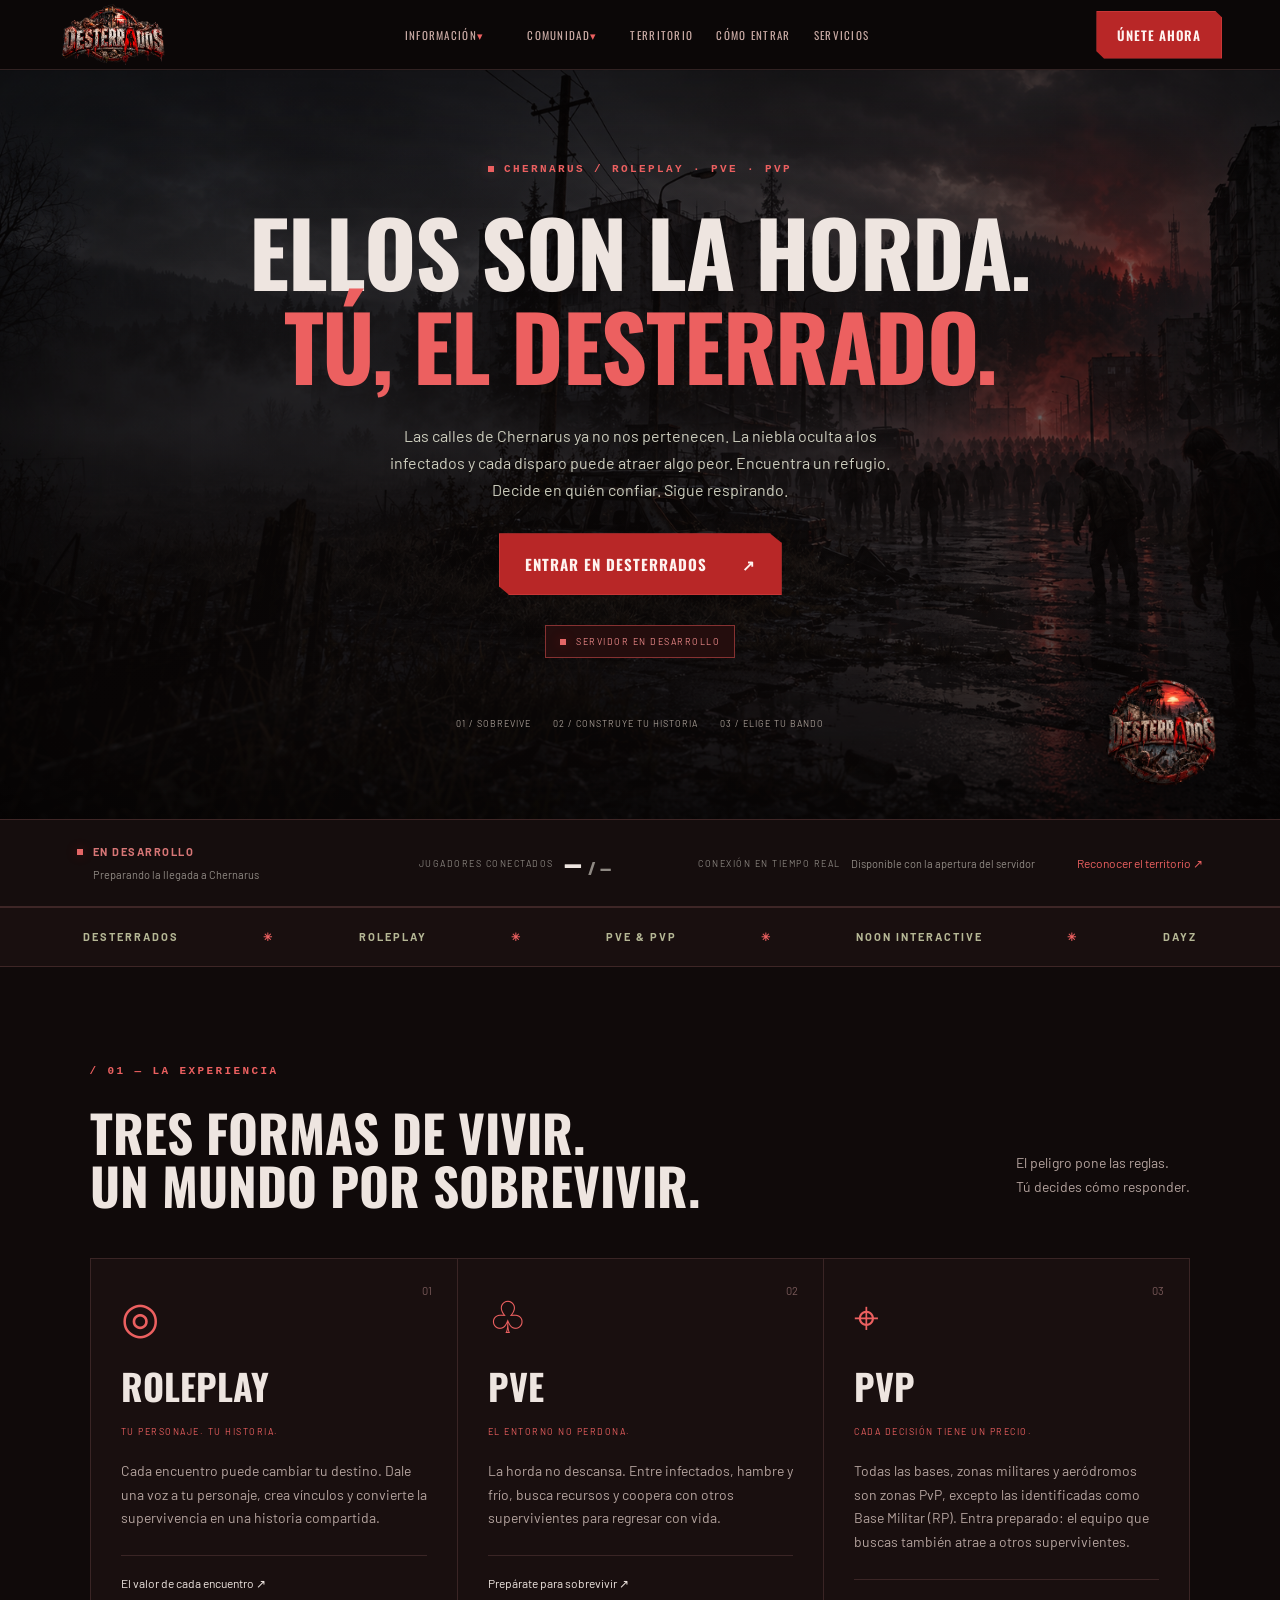
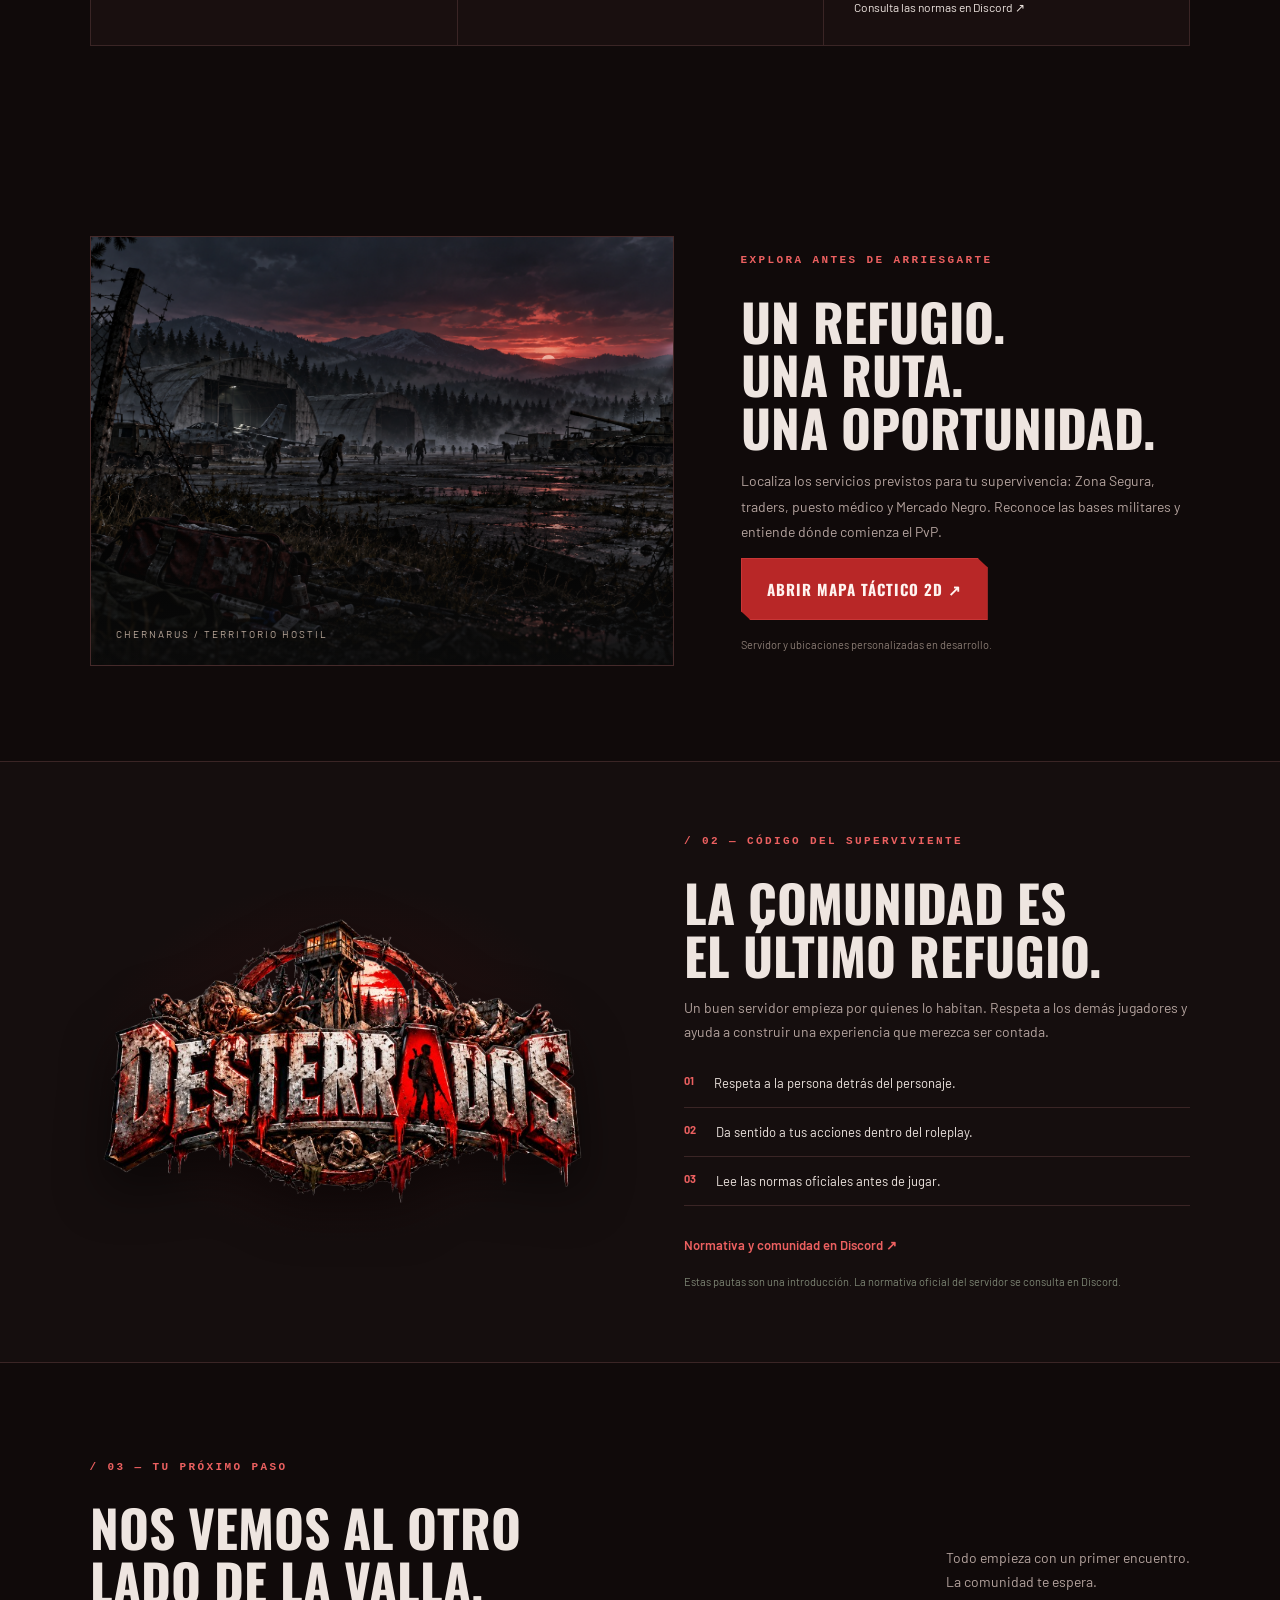
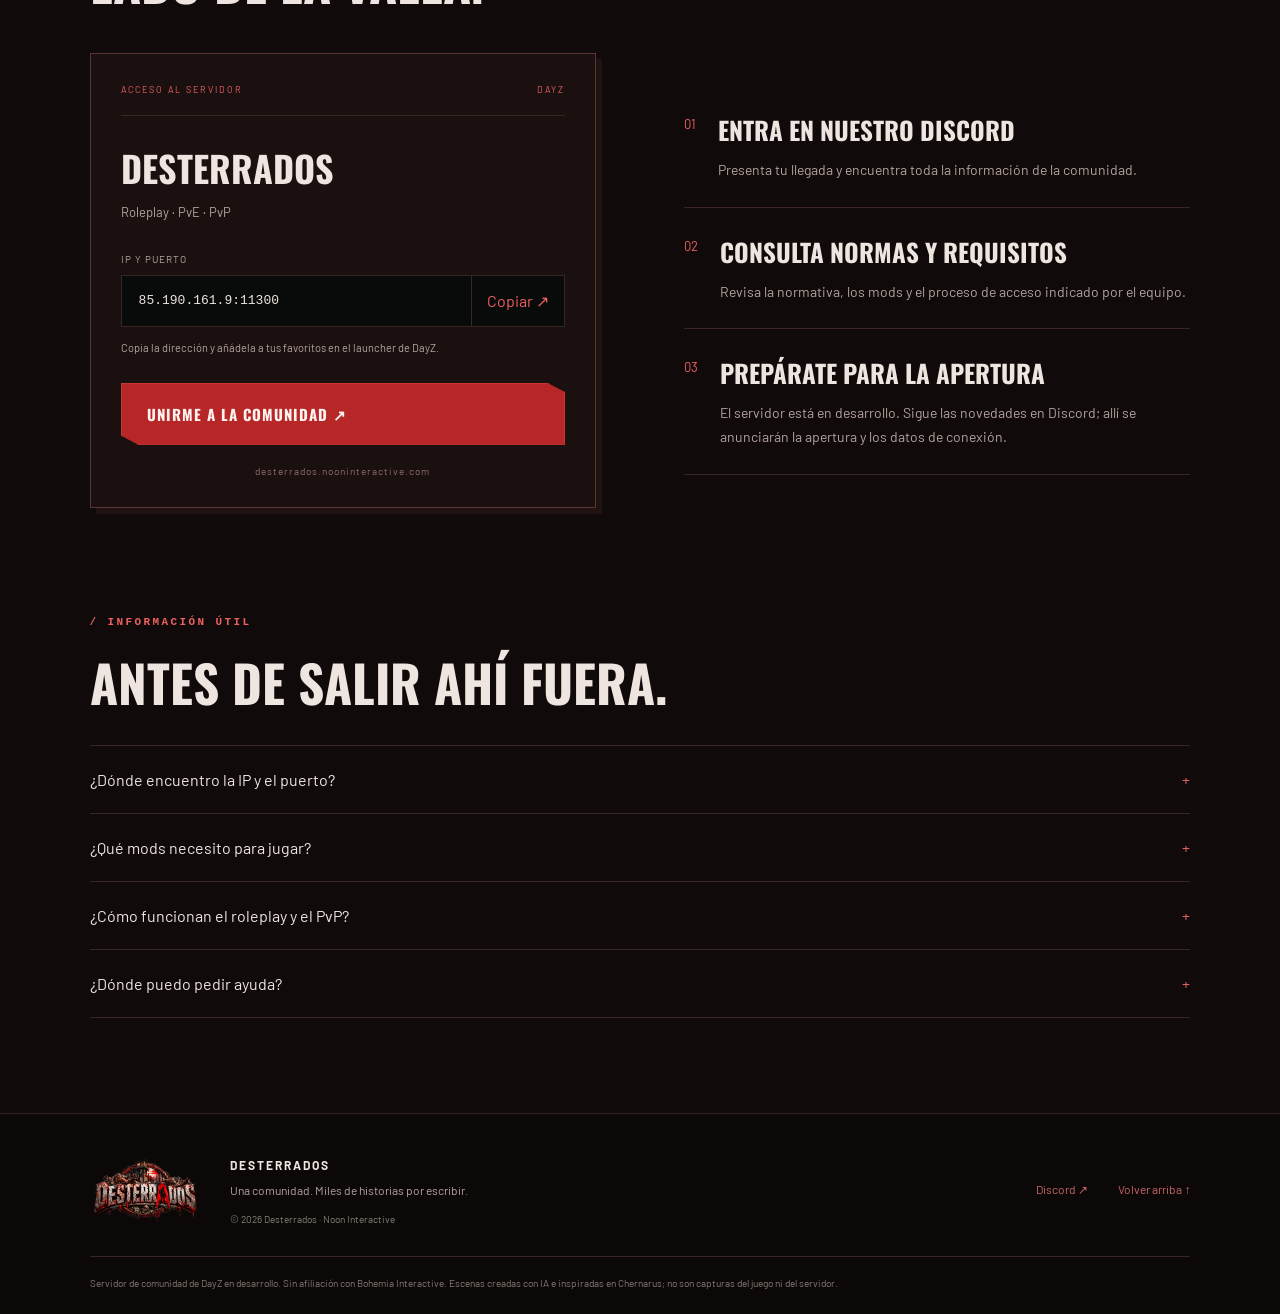
==== index.html @ d78ebdd7 "Export Desterrados website with PvP map and location sidebar" ====
<!doctype html>
<html lang="es"><head><meta charset="utf-8"><meta name="viewport" content="width=device-width,initial-scale=1"><meta name="theme-color" content="#080909"><meta name="description" content="Desterrados: comunidad de DayZ con roleplay, PvE y PvP. Encuentra tu historia y únete a nuestro Discord."><title>Desterrados | DayZ · Noon Interactive</title><link rel="icon" href="assets/logo-emblem.png"><link rel="stylesheet" href="style.css"><link rel="stylesheet" href="dark.css"><link rel="stylesheet" href="interface.css"></head><body>
<a class="skip-link" href="#main">Saltar al contenido</a><header class="site-header"><a class="brand" href="index.html" aria-label="Desterrados, inicio"><img src="assets/logo-wide.png" alt="Desterrados"></a><button class="mobile-toggle" aria-label="Abrir menú" aria-controls="site-navigation" aria-expanded="false">☰</button><nav class="site-nav" id="site-navigation" aria-label="Principal"><details><summary>Información</summary><div class="nav-dropdown"><a href="index.html#experiencia">La experiencia</a><a href="index.html#codigo">Normativa y comunidad</a><a href="mapa.html">Charnarus</a><a href="index.html#conexion">Cómo entrar</a></div></details><details><summary>Comunidad</summary><div class="nav-dropdown"><a href="https://discord.gg/SMAMFn2gkX" target="_blank" rel="noopener noreferrer">Discord de Desterrados ↗</a><a href="index.html#codigo">Código del superviviente</a></div></details><a href="mapa.html">Territorio</a><a href="index.html#conexion">Cómo entrar</a><a href="mapa.html#servicios">Servicios</a></nav><a class="button small" href="https://discord.gg/SMAMFn2gkX" target="_blank" rel="noopener noreferrer">Únete ahora</a></header>
<main id="main"><section id="inicio" class="hero"><div class="grid-overlay"></div><div class="hero-copy"><p class="eyebrow"><span></span> CHERNARUS / ROLEPLAY · PVE · PVP</p><h1>Ellos son la horda.<br><em>Tú, el desterrado.</em></h1><p class="lead">Las calles de Chernarus ya no nos pertenecen. La niebla oculta a los infectados y cada disparo puede atraer algo peor. Encuentra un refugio. Decide en quién confiar. Sigue respirando.</p><div class="actions"><a class="button" href="#conexion">Entrar en Desterrados <b>↗</b></a></div><div class="development-badge"><span></span> SERVIDOR EN DESARROLLO</div><div class="hero-meta"><span>01 / SOBREVIVE</span><span>02 / CONSTRUYE TU HISTORIA</span><span>03 / ELIGE TU BANDO</span></div></div><div class="hero-art"><div class="orbit"></div><img src="assets/logo-emblem.png" alt="Emblema de Desterrados con una torre de vigilancia, supervivientes e infectados"><span class="art-caption">CHERNARUS NO OLVIDA A SUS MUERTOS.</span></div></section>
<div class="live-strip" aria-label="Estado del servidor"><div><span class="status-dot"></span><b>EN DESARROLLO</b><small>Preparando la llegada a Chernarus</small></div><div><span>JUGADORES CONECTADOS</span><strong>— <small>/ —</small></strong></div><div><span>CONEXIÓN EN TIEMPO REAL</span><small>Disponible con la apertura del servidor</small></div><a href="mapa.html">Reconocer el territorio ↗</a></div><div class="ticker"><span>DESTERRADOS</span><i>✳</i><span>ROLEPLAY</span><i>✳</i><span>PVE & PVP</span><i>✳</i><span>NOON INTERACTIVE</span><i>✳</i><span>DAYZ</span></div>
<section id="experiencia" class="section"><div class="section-heading"><div><p class="eyebrow">/ 01 — LA EXPERIENCIA</p><h2>Tres formas de vivir.<br>Un mundo por sobrevivir.</h2></div><p>El peligro pone las reglas.<br>Tú decides cómo responder.</p></div><div class="modes"><article><span class="number">01</span><div class="symbol">◎</div><h3>Roleplay</h3><p class="tag">TU PERSONAJE. TU HISTORIA.</p><p>Cada encuentro puede cambiar tu destino. Dale una voz a tu personaje, crea vínculos y convierte la supervivencia en una historia compartida.</p><a href="#codigo">El valor de cada encuentro ↗</a></article><article><span class="number">02</span><div class="symbol">♧</div><h3>PvE</h3><p class="tag">EL ENTORNO NO PERDONA.</p><p>La horda no descansa. Entre infectados, hambre y frío, busca recursos y coopera con otros supervivientes para regresar con vida.</p><a href="#conexion">Prepárate para sobrevivir ↗</a></article><article><span class="number">03</span><div class="symbol">⌖</div><h3>PvP</h3><p class="tag">CADA DECISIÓN TIENE UN PRECIO.</p><p>Todas las bases, zonas militares y aeródromos son zonas PvP, excepto las identificadas como Base Militar (RP). Entra preparado: el equipo que buscas también atrae a otros supervivientes.</p><a href="https://discord.gg/SMAMFn2gkX" target="_blank" rel="noopener noreferrer">Consulta las normas en Discord ↗</a></article></div></section>
<section class="territory-preview section"><div class="territory-photo" role="img" aria-label="Arte generado de un aeródromo militar abandonado inspirado en Chernarus"><span>CHERNARUS / TERRITORIO HOSTIL</span></div><div><p class="eyebrow">EXPLORA ANTES DE ARRIESGARTE</p><h2>Un refugio.<br>Una ruta.<br>Una oportunidad.</h2><p>Localiza los servicios previstos para tu supervivencia: Zona Segura, traders, puesto médico y Mercado Negro. Reconoce las bases militares y entiende dónde comienza el PvP.</p><a class="button" href="mapa.html">Abrir mapa táctico 2D ↗</a><small>Servidor y ubicaciones personalizadas en desarrollo.</small></div></section><section class="manifesto" id="codigo"><div class="manifesto-art"><img src="assets/logo-wide.png" alt="Logotipo oficial de Desterrados"></div><div><p class="eyebrow">/ 02 — CÓDIGO DEL SUPERVIVIENTE</p><h2>La comunidad es<br>el último refugio.</h2><p>Un buen servidor empieza por quienes lo habitan. Respeta a los demás jugadores y ayuda a construir una experiencia que merezca ser contada.</p><div class="principles"><p><b>01</b><span>Respeta a la persona detrás del personaje.</span></p><p><b>02</b><span>Da sentido a tus acciones dentro del roleplay.</span></p><p><b>03</b><span>Lee las normas oficiales antes de jugar.</span></p></div><a class="text-link" href="https://discord.gg/SMAMFn2gkX" target="_blank" rel="noopener noreferrer">Normativa y comunidad en Discord ↗</a><small>Estas pautas son una introducción. La normativa oficial del servidor se consulta en Discord.</small></div></section>
<section class="section connection" id="conexion"><div class="section-heading"><div><p class="eyebrow">/ 03 — TU PRÓXIMO PASO</p><h2>Nos vemos al otro<br>lado de la valla.</h2></div><p>Todo empieza con un primer encuentro.<br>La comunidad te espera.</p></div><div class="join-grid"><div class="server-panel"><div class="panel-top"><span>ACCESO AL SERVIDOR</span><span>DAYZ</span></div><h3>Desterrados</h3><p>Roleplay · PvE · PvP</p><label for="server-ip">IP Y PUERTO</label><div class="ip-row"><output id="server-ip">En desarrollo</output><button id="copy-ip" disabled aria-label="Copiar IP, pendiente de confirmar">Copiar ↗</button></div><p class="muted" id="ip-help">Dirección del servidor: 85.190.161.9:11300.</p><a class="button" href="https://discord.gg/SMAMFn2gkX" target="_blank" rel="noopener noreferrer">Unirme a la comunidad ↗</a><span class="domain">desterrados.nooninteractive.com</span></div><ol class="steps"><li><span>01</span><div><h3>Entra en nuestro Discord</h3><p>Presenta tu llegada y encuentra toda la información de la comunidad.</p></div></li><li><span>02</span><div><h3>Consulta normas y requisitos</h3><p>Revisa la normativa, los mods y el proceso de acceso indicado por el equipo.</p></div></li><li><span>03</span><div><h3>Prepárate para la apertura</h3><p>El servidor está en desarrollo. Sigue las novedades en Discord; allí se anunciarán la apertura y los datos de conexión.</p></div></li></ol></div></section>
<section class="faq section"><p class="eyebrow">/ INFORMACIÓN ÚTIL</p><h2>Antes de salir ahí fuera.</h2><details><summary>¿Dónde encuentro la IP y el puerto?<span>+</span></summary><p>Puedes copiar la dirección 85.190.161.9:11300 en la sección de conexión. Consulta los requisitos y las novedades en Discord.</p></details><details><summary>¿Qué mods necesito para jugar?<span>+</span></summary><p>Consulta la lista actualizada y las instrucciones del servidor en Discord antes de conectar.</p></details><details><summary>¿Cómo funcionan el roleplay y el PvP?<span>+</span></summary><p>Todas las bases, zonas militares y aeródromos son PvP excepto las marcadas Base Militar (RP). Consulta el mapa 2D y la normativa oficial antes de jugar; las ubicaciones personalizadas aún están en desarrollo.</p></details><details><summary>¿Dónde puedo pedir ayuda?<span>+</span></summary><p>Únete a <a href="https://discord.gg/SMAMFn2gkX" target="_blank" rel="noopener noreferrer">nuestro Discord</a> y consulta al equipo de la comunidad.</p></details></section>
</main><footer><img src="assets/logo-wide.png" alt="Desterrados"><div><b>DESTERRADOS</b><p>Una comunidad. Miles de historias por escribir.</p><span>© <span id="year">2026</span> Desterrados · Noon Interactive</span></div><a href="https://discord.gg/SMAMFn2gkX" target="_blank" rel="noopener noreferrer">Discord ↗</a><a href="#inicio">Volver arriba ↑</a><small>Servidor de comunidad de DayZ en desarrollo. Sin afiliación con Bohemia Interactive. Escenas creadas con IA e inspiradas en Chernarus; no son capturas del juego ni del servidor.</small></footer><script src="config.js"></script><script src="app.js"></script><script src="territory.js"></script></body></html>
---- style.css ----
@import url('https://fonts.googleapis.com/css2?family=Barlow+Condensed:wght@500;600;700;800&family=Barlow:wght@400;500;600;700&display=swap');
:root{--bg:#111410;--panel:#191d17;--line:#343a2e;--text:#eeeede;--muted:#a6ab9c;--accent:#d17c7c}*{box-sizing:border-box}html{scroll-behavior:smooth;scroll-padding-top:100px}body{margin:0;background:var(--bg);color:var(--text);font-family:Barlow,Arial,sans-serif}a{color:inherit;text-decoration:none}button{font:inherit}a:focus-visible,button:focus-visible,summary:focus-visible{outline:2px solid var(--accent);outline-offset:5px}header{height:100px;padding:0 5%;display:flex;align-items:center;justify-content:space-between;border-bottom:1px solid var(--line);gap:25px;background:#111410f0}.brand img{width:150px;display:block}nav{display:flex;gap:30px;font-size:14px;color:#c0c4b7}nav a:hover,.text-link:hover{color:var(--accent)}.button{display:inline-flex;align-items:center;justify-content:space-between;gap:35px;background:var(--accent);color:#201010;font-size:15px;font-weight:700;padding:19px 25px;border:1px solid var(--accent);transition:background .2s}.button:hover{background:#e9a5a5}.button.small{padding:13px 18px;font-size:13px}.hero{min-height:690px;padding:80px 5% 45px;display:grid;grid-template-columns:1.12fr 1fr;align-items:center;position:relative;overflow:hidden;background:radial-gradient(ellipse at 78% 40%,#3d232327,transparent 50%),linear-gradient(135deg,#241818,#111410 65%)}.grid-overlay{position:absolute;inset:0;background-image:linear-gradient(#9e5e5e08 1px,transparent 1px),linear-gradient(90deg,#9e5e5e08 1px,transparent 1px);background-size:70px 70px;pointer-events:none}.hero-copy,.hero-art{position:relative}.eyebrow{font-size:11px;letter-spacing:2px;font-weight:600;color:var(--accent);display:flex;align-items:center;gap:10px;margin:0 0 25px}.eyebrow>span{width:6px;height:6px;background:var(--accent);box-shadow:0 0 12px #d17c7c55}h1,h2,h3{font-family:'Barlow Condensed','Arial Narrow',Impact,sans-serif;margin:0;font-weight:700}h1{font-size:clamp(55px,5.6vw,90px);line-height:.98;letter-spacing:-1.5px;text-transform:uppercase}h1 em{color:var(--accent);font-style:normal}p{line-height:1.7}.lead{font-size:16px;color:#b9bfae;margin:30px 0;max-width:540px}.actions{display:flex;align-items:center;gap:28px}.text-link{font-size:13px;font-weight:600}.hero-meta{display:flex;gap:22px;margin-top:60px;font-size:9px;letter-spacing:1px;color:#8f9785}.hero-art{text-align:center}.hero-art img{width:100%;max-width:530px;filter:drop-shadow(0 30px 30px #0009);position:relative}.orbit{position:absolute;width:95%;aspect-ratio:1;border:1px solid #d17c7c15;border-radius:50%;top:0;left:2.5%}.art-caption{display:block;margin:22px 0 0;font-size:9px;letter-spacing:2px;color:#838a79}.ticker{display:flex;justify-content:space-around;gap:20px;padding:22px 4%;border-top:1px solid var(--line);border-bottom:1px solid var(--line);font-size:11px;font-weight:700;letter-spacing:2px;background:#251b1b;color:#b5be9c}.ticker i{color:var(--accent);font-style:normal}.section{padding:95px 7%;max-width:1600px;margin:auto}.section-heading{display:flex;align-items:end;justify-content:space-between;gap:30px;margin-bottom:45px}h2{font-size:clamp(38px,4vw,60px);line-height:1.04;text-transform:uppercase}.section-heading>p{font-size:14px;color:var(--muted)}.modes{display:grid;grid-template-columns:repeat(3,1fr);border:1px solid var(--line)}.modes article{padding:30px;position:relative;min-height:365px;background:linear-gradient(145deg,#2b1c1c55,transparent)}.modes article+article{border-left:1px solid var(--line)}.number{position:absolute;right:25px;top:25px;font-size:11px;color:#6f7762}.symbol{font-size:44px;color:var(--accent);height:70px}h3{font-size:36px;text-transform:uppercase}.tag{font-size:9px;letter-spacing:1.5px;color:var(--accent);margin:12px 0 20px}.modes article>p:not(.tag){font-size:14px;color:var(--muted)}.modes a{display:block;border-top:1px solid var(--line);padding-top:20px;margin-top:25px;font-size:12px}.manifesto{display:grid;grid-template-columns:1fr 1fr;align-items:center;gap:8%;padding:70px 7%;border-block:1px solid var(--line);background:#1e1717}.manifesto-art{padding:40px 0;background:radial-gradient(ellipse,#58212135,transparent 70%)}.manifesto-art img{width:100%;filter:drop-shadow(0 20px 25px #0008)}.manifesto>div>p:not(.eyebrow){color:var(--muted);font-size:14px}.principles{margin:28px 0}.principles p{display:flex;gap:20px;font-size:13px;padding-bottom:13px;border-bottom:1px solid var(--line)}.principles b{color:var(--accent);font-size:11px}.manifesto small{display:block;color:#7c8473;font-size:11px;line-height:1.7;margin-top:20px}.join-grid{display:grid;grid-template-columns:1fr 1fr;gap:8%}.server-panel{background:var(--panel);border:1px solid #5a4040;padding:30px;box-shadow:6px 6px 0 #221616}.panel-top{display:flex;justify-content:space-between;font-size:9px;letter-spacing:2px;color:var(--accent);border-bottom:1px solid var(--line);padding-bottom:20px;margin-bottom:25px}.server-panel>p{color:var(--muted);font-size:13px;margin-top:7px}.server-panel label{display:block;font-size:10px;letter-spacing:1px;color:var(--muted);margin-top:30px}.ip-row{display:flex;margin-top:10px;border:1px solid var(--line);background:#140e0e}.ip-row output{padding:17px;flex:1;font-family:monospace;font-size:13px;overflow-wrap:anywhere}.ip-row button{background:transparent;color:var(--accent);border:0;border-left:1px solid var(--line);padding:15px;cursor:pointer}.ip-row button:disabled{color:#707864;cursor:not-allowed}.server-panel .muted{font-size:11px;margin:12px 0 25px}.server-panel .button{width:100%}.domain{font-size:10px;letter-spacing:1px;display:block;text-align:center;margin-top:20px;color:#878f7b}.steps{list-style:none;padding:0;margin:0;display:flex;flex-direction:column;justify-content:center}.steps li{display:flex;gap:22px;padding:25px 0;border-bottom:1px solid var(--line)}.steps li>span{font-size:13px;color:var(--accent);padding-top:5px}.steps h3{font-size:25px}.steps p{font-size:14px;color:var(--muted);margin:10px 0 0}.faq{padding-top:10px}.faq h2{margin-bottom:35px}.faq details{border-top:1px solid var(--line)}.faq details:last-child{border-bottom:1px solid var(--line)}summary{padding:24px 0;cursor:pointer;list-style:none;display:flex;justify-content:space-between;font-size:16px}summary::-webkit-details-marker{display:none}summary span{color:var(--accent)}details[open] summary span{transform:rotate(45deg)}details p{color:var(--muted);font-size:14px;max-width:800px;margin:0 0 25px}details p a{text-decoration:underline;color:var(--accent)}footer{border-top:1px solid var(--line);padding:40px 7% 25px;display:flex;align-items:center;flex-wrap:wrap;gap:30px}footer img{width:110px}footer>div{flex:1}footer b{letter-spacing:2px;font-size:12px}footer p{color:var(--muted);font-size:12px;margin:7px 0}footer span{font-size:10px;color:#7c8473}footer>a{font-size:12px}footer>small{width:100%;border-top:1px solid var(--line);padding-top:20px;font-size:10px;color:#727b66}@media(min-width:1600px){.hero{padding-inline:max(5%,calc((100vw - 1440px)/2))}}@media(max-width:900px){header{height:85px}nav{gap:15px;font-size:12px}.hero{padding-top:55px;min-height:600px}h1{font-size:60px}.hero-meta{gap:15px;flex-wrap:wrap}.actions{gap:20px;flex-wrap:wrap}.modes article{padding:22px}.section{padding:70px 5%}.manifesto{gap:5%;padding:50px 5%}}@media(max-width:650px){header{padding:10px 5%;height:78px}.brand img{width:105px}nav{display:none}.button.small{font-size:11px;padding:12px}.hero{grid-template-columns:1fr;padding:45px 6% 30px}.hero-art{grid-row:1;margin-bottom:25px}.hero-art img{max-width:275px}.art-caption{display:none}.orbit{display:none}h1{font-size:54px}.eyebrow{font-size:9px}.lead{font-size:14px}.lead br{display:none}.hero-meta{margin-top:35px;font-size:8px}.ticker{overflow:hidden;justify-content:start;white-space:nowrap;font-size:9px;padding:18px}.ticker span:nth-of-type(n+4),.ticker i:nth-of-type(n+3){display:none}.section-heading{display:block}.section-heading>p{margin-top:20px}.modes{grid-template-columns:1fr}.modes article{min-height:0;padding:28px}.modes article+article{border-left:0;border-top:1px solid var(--line)}.manifesto{grid-template-columns:1fr;padding:35px 6% 50px}.manifesto-art{padding:10px 20px 35px}.join-grid{grid-template-columns:1fr;gap:30px}.server-panel{padding:23px}.steps li{padding:20px 0}.section{padding:60px 6%}.faq{padding-top:10px}.faq summary{font-size:14px;gap:15px}footer{gap:20px}footer img{width:85px}footer>div{flex-basis:60%}}@media(prefers-reduced-motion:reduce){html{scroll-behavior:auto}*{transition:none!important}}
---- dark.css ----
:root{--bg:#080909;--panel:#111212;--line:#2c2d2c;--text:#e6e2db;--muted:#a39e98;--accent:#ce3636}body{background:var(--bg)}header{background:#080909f2;border-bottom-color:#441d1d}.button{color:#fff;background:#a72626;border-color:#b23333}.button:hover{background:#cb3737}.hero{min-height:740px;background:linear-gradient(90deg,#070808ee 0%,#070808c7 40%,#07080863 75%),linear-gradient(0deg,#080909,transparent 35%),url('assets/chernarus-horde.png') center/cover}.grid-overlay{background:none;box-shadow:inset 0 0 160px #0008}.hero-art img{max-width:430px}.orbit{border-color:#bd252526}.hero .eyebrow{color:#e05f5f}.hero .lead{color:#c0bab3;max-width:540px}.hero-meta{color:#a49a92}.art-caption{color:#bb9c96}.development-badge{display:inline-flex;gap:10px;align-items:center;border:1px solid #832f2f70;background:#210707a6;color:#f48d8d;padding:10px 14px;font-size:9px;letter-spacing:1.5px;margin-top:30px}.development-badge span,.status-dot{width:6px;height:6px;background:#e46666;display:inline-block;box-shadow:0 0 12px #cc212155}.ticker{background:#180e0e;border-color:#3b1d1d;color:#b2a39c}.live-strip{padding:25px 6%;display:grid;grid-template-columns:1.25fr 1fr 1.4fr auto;gap:30px;border-top:1px solid #532929;border-bottom:1px solid var(--line);align-items:center;background:#101010}.live-strip>div{display:flex;flex-wrap:wrap;align-items:center;gap:10px}.live-strip b{font-size:11px;letter-spacing:1.5px;color:#d77676}.live-strip span:not(.status-dot){font-size:9px;letter-spacing:1.5px;color:#8b8680}.live-strip small{font-size:11px;color:#8f8983}.live-strip div:first-child small{width:100%;margin-left:16px}.live-strip strong{font-family:'Barlow Condensed',Impact,sans-serif;font-size:30px;line-height:1}.live-strip strong small{font-size:19px}.live-strip a{font-size:12px;color:#d57777}.modes article{background:linear-gradient(145deg,#2c131370,transparent)}.number{color:#785959}.modes .symbol{color:#c24b4b}.tag{color:#c76c6c}.manifesto{background:#101111}.manifesto-art{background:radial-gradient(ellipse,#9f181826,transparent 70%)}.server-panel{border-color:#5b3030;box-shadow:6px 6px 0 #211212}.ip-row{background:#090a0a}.ip-row button:disabled{color:#79665f}.panel-top{color:#d76c6c}.domain{color:#8e6a6a}.steps li>span{color:#d96565}.territory-preview{display:grid;grid-template-columns:1.3fr 1fr;gap:6%;align-items:center}.territory-photo{min-height:430px;position:relative;background:linear-gradient(0deg,#0b0b0be6,transparent 45%),url('assets/chernarus-military.png') center/cover;border:1px solid #452a2a}.territory-photo span{position:absolute;bottom:25px;left:25px;font-size:10px;letter-spacing:2px;color:#baa89a}.territory-preview p:not(.eyebrow){font-size:14px;color:var(--muted);line-height:1.8}.territory-preview small{display:block;margin-top:18px;color:#897b73;font-size:11px}nav a.active{color:#df6c6c;border-bottom:1px solid #bd3e3e;padding-bottom:8px}footer{background:#090909}footer>small{color:#857972}.mobile-map-link{display:none}@media(max-width:1000px){nav{gap:14px}.live-strip{grid-template-columns:1fr 1fr;gap:20px}.territory-preview{gap:4%}.hero{min-height:650px}}@media(max-width:650px){.hero{background:linear-gradient(0deg,#080909 3%,#080909bd 60%,#08090955),url('assets/chernarus-horde.png') 60% center/cover}.hero-art img{max-width:240px}.hero{min-height:0}.hero-copy h1{font-size:52px}.live-strip{padding:22px 6%;gap:18px}.live-strip div:nth-child(3){grid-column:1/-1}.live-strip>a{grid-column:1/-1}.territory-preview{grid-template-columns:1fr;gap:30px}.territory-photo{min-height:250px}.territory-preview h2 br{display:none}.territory-preview h2{font-size:40px}.mobile-map-link{display:inline-flex}header .button.small{padding:10px;font-size:10px}header{gap:10px}header nav{display:flex}header nav>a{display:none}header nav>a[href="mapa.html"]{display:block;font-size:12px;white-space:nowrap}header .brand img{width:85px}.hero-meta{color:#b8a59c}}
---- interface.css ----
@import url('https://fonts.googleapis.com/css2?family=Oswald:wght@500;600;700&display=swap');
:root{--bg:#100b0b;--panel:#170f0f;--line:#302121;--text:#e7e5d5;--muted:#a6a799;--accent:#c74f4f}body{background:var(--bg);color:var(--text)}h1,h2,h3{font-family:Oswald,'Barlow Condensed',Impact,sans-serif}a:focus-visible,button:focus-visible,summary:focus-visible{outline:2px solid var(--accent);outline-offset:4px}.skip-link{position:fixed;top:-70px;left:20px;background:var(--accent);padding:12px;color:#111;z-index:3000}.skip-link:focus{top:10px}.site-header{height:70px;position:sticky;top:0;z-index:1200;padding:0 4.5%;background:#0c0808f5;border-bottom:1px solid #312222;display:flex;gap:28px;align-items:center}.site-header .brand img{width:110px}.site-nav{display:flex;align-items:center;gap:23px;margin:auto}.site-nav>a,.site-nav summary{font-family:Oswald,Arial,sans-serif;font-size:11px;letter-spacing:1.3px;text-transform:uppercase;color:#b4b5a2;cursor:pointer;white-space:nowrap}.site-nav>a:hover,.site-nav summary:hover,.site-nav>a.active{color:var(--accent)}.site-nav details{position:relative}.site-nav summary{list-style:none;padding:10px}.site-nav summary::-webkit-details-marker{display:none}.site-nav summary::after{content:' ▾';color:var(--accent)}.site-nav details[open]>summary{border:1px solid #613535;background:#1d1010}.nav-dropdown{position:absolute;top:calc(100% + 8px);left:0;min-width:200px;padding:8px;background:#160d0d;border:1px solid #593737;box-shadow:0 12px 28px #0008;display:grid}.nav-dropdown a{padding:12px;font-size:12px;color:#c6c7b5}.nav-dropdown a:hover{background:#291a1a;color:var(--accent)}.site-header .button.small{font:600 13px Oswald,Arial,sans-serif;text-transform:uppercase;letter-spacing:1px;background:var(--accent);border-color:var(--accent);color:#120808;clip-path:polygon(0 0,94% 0,100% 15%,100% 100%,6% 100%,0 85%);padding:13px 20px}.mobile-toggle{display:none;background:none;border:1px solid #4d3232;color:var(--text);font-size:23px;width:38px;height:36px}.button{font-family:Oswald,Arial,sans-serif;letter-spacing:1px;text-transform:uppercase;background:var(--accent);border-color:var(--accent);color:#130909;border-radius:0;clip-path:polygon(0 0,96% 0,100% 15%,100% 100%,4% 100%,0 85%)}.button:hover{background:#e26262;color:#111}.button.outline{background:#150a0a75;color:var(--text);border-color:#983535;clip-path:none}.button.outline:hover{background:#98353535}.eyebrow{color:var(--accent);font-family:monospace;font-size:11px;letter-spacing:2.4px}.section-kicker{color:var(--accent);font:10px monospace;letter-spacing:2px;text-transform:uppercase;display:flex;align-items:center;gap:12px}.section-kicker::before{content:'';width:25px;height:1px;background:#913c3c}.development-badge{color:#d57373;border-color:#753131;background:#1c0e0e}.hero h1 em{color:var(--text)}.hero-copy{text-align:center;max-width:920px;margin:auto}.hero{grid-template-columns:1fr;background:linear-gradient(#0c080880,#0c0808c9),url('assets/chernarus-horde.png') center/cover;padding:90px 6%;min-height:650px}.hero .eyebrow,.hero .actions,.hero .hero-meta{justify-content:center}.hero .lead{margin:30px auto;color:#cdcebe}.hero .hero-art{display:none}.hero h1{font-size:clamp(55px,7vw,95px);line-height:1.05}.hero h1 em{color:var(--accent)}.live-strip{background:#150d0d;border-color:#3e2626}.ticker{background:#190f0f;color:#b5b795;border-color:#3e2626}.modes article{background:#190f0f}.modes .symbol,.tag,.panel-top,.steps li>span,.live-strip a{color:var(--accent)}.manifesto{background:#150e0e}.server-panel{border-color:#5b3535;background:#1b1010}.principles b{color:var(--accent)}footer{background:#0c0808;border-color:#322222}footer a{color:#c76666}.territory-page{overflow:hidden}.territory-hero{height:600px;min-height:540px;position:relative;display:grid;place-items:center;text-align:center;padding:60px 6%;isolation:isolate}.territory-backdrop{position:absolute;inset:0;z-index:-2;background:linear-gradient(#100b0b55,#100b0ba3 70%,#100b0b),url('assets/chernarus-military.png') center/cover}.territory-backdrop.alt{background-image:linear-gradient(#100b0b55,#100b0ba3 70%,#100b0b),url('assets/chernarus-horde.png');opacity:0;animation:sceneFade 18s ease-in-out infinite}.territory-hero.is-paused .alt{animation-play-state:paused}.hero-content{max-width:950px}.hero-content .eyebrow{justify-content:center;margin-bottom:18px}.hero-content .presented{font:500 22px Oswald,Arial,sans-serif;letter-spacing:7px;color:#c1c0ac;text-transform:uppercase;margin:0 0 6px}.hero-content h1{font-size:clamp(65px,7.8vw,110px);letter-spacing:2px;line-height:1.1;text-transform:uppercase;color:#eee9cf}.hero-content .intro{max-width:720px;margin:24px auto 32px;color:#d0d1c4;font-size:18px;line-height:1.7}.hero-content .actions{justify-content:center;gap:13px}.hero-content .button{padding:18px 26px}.hero-scroll{display:grid;gap:10px;margin-top:35px;font:9px monospace;letter-spacing:2px;color:#b3b6a2}.hero-scroll::after{content:'';width:1px;height:28px;background:#8a4545;margin:auto}.scene-toggle{position:absolute;right:25px;bottom:24px;background:#100b0b99;border:1px solid #773b3b;color:#c7c8b4;padding:8px 12px;font:9px monospace;letter-spacing:1px;cursor:pointer}.territory-section{max-width:1440px;padding:80px 5%;margin:auto}.territory-section h2{font-size:clamp(32px,3.4vw,48px);line-height:1.15;letter-spacing:.6px;text-transform:uppercase;margin:13px 0 17px}.territory-section>.section-intro{max-width:770px;color:var(--muted);font-size:16px;line-height:1.8}.terrain-facts{display:grid;grid-template-columns:repeat(6,1fr);gap:14px;margin-top:38px}.terrain-facts article{padding:22px 18px;border:1px solid #342121;border-left:3px solid #a93d3d;background:#1a1010;min-height:220px}.terrain-facts small{font:9px monospace;letter-spacing:1.6px;color:#ad5858;display:block;text-transform:uppercase}.terrain-facts strong{font:600 clamp(24px,2.9vw,43px) Oswald,sans-serif;display:block;margin:20px 0;color:#dfdfca;line-height:1.05;overflow-wrap:anywhere}.terrain-facts p{font-size:12px;line-height:1.7;color:#aaaE99;margin:0}.map-section{padding-top:40px}.map-shell{position:relative;margin-top:35px;border:1px solid #492e2e;background:#170e0e}.map-shell #charnarus-map{height:670px;z-index:0}.map-tools{position:absolute;top:15px;right:15px;display:grid;gap:6px;z-index:700}.map-tools button{width:42px;height:42px;display:grid;place-items:center;background:#100a0ade;border:1px solid #694b4b;color:#e1e3c9;font-size:21px;cursor:pointer}.map-tools button:hover{background:#4a2424}.map-tools button:disabled{opacity:.35}.map-shell-meta{position:absolute;bottom:0;left:0;right:0;z-index:700;display:flex;justify-content:space-between;gap:20px;padding:12px 18px;background:#100707dd;border-top:1px solid #613c3c;font:10px monospace;letter-spacing:1px;color:#d0d5b6;pointer-events:none}.map-shell.is-expanded{position:fixed;inset:12px;z-index:2500;margin:0}.map-shell:fullscreen{width:100vw;height:100vh;margin:0}.map-shell:fullscreen #charnarus-map,.map-shell.is-expanded #charnarus-map{height:100%}.map-footnote{display:flex;align-items:center;justify-content:space-between;gap:30px;margin-top:18px}.map-footnote p{font-size:11px;color:#9b9f8a;line-height:1.8;margin:0;max-width:850px}.map-footnote a{color:var(--accent);font:11px Oswald;letter-spacing:1px;text-transform:uppercase;white-space:nowrap}.map-resource-legend{display:flex;gap:20px;flex-wrap:wrap;margin:24px 0;color:#bfc4a9;font:10px monospace}.map-resource-legend span{display:flex;gap:7px;align-items:center}.map-resource-legend i{width:7px;height:7px;border-radius:50%;background:var(--legend-color)}.locations-console{margin-top:35px;background:transparent}.filter-heading{display:flex;justify-content:space-between;color:#a3ad8d;font:10px monospace;letter-spacing:1.5px;border-top:1px solid #472d2d;padding:22px 0 15px}.map-filters{display:flex;flex-wrap:wrap;gap:8px;margin-bottom:18px}.map-filters button{font:11px Oswald,sans-serif;letter-spacing:1px;text-transform:uppercase;padding:10px 16px;background:#1d1111;border:1px solid #503434;color:#b8c0a4;cursor:pointer}.map-filters button.selected{color:#ec9a9a;border-color:#b24b4b;background:#2d1515}.point-list{display:grid;grid-template-columns:repeat(3,1fr);gap:8px}.point-item{display:flex;gap:12px;align-items:center;text-align:left;padding:14px 16px;background:#1d1212;border:1px solid #3b2727;color:#d1d8c0;font:13px Barlow;cursor:pointer}.point-item:hover,.point-item.is-active{background:#341c1c;border-color:#964a4a}.point-item>span{color:var(--accent);font-size:20px}.point-item b{font-size:12px;font-weight:500}.point-item small{display:block;color:#8e9b7d;font:8px monospace;letter-spacing:.5px;margin-top:5px}.point-detail{padding:28px 30px;margin-top:20px;display:grid;grid-template-columns:1.5fr 1fr;gap:45px;border:1px solid #523333;background:#1b1010}.point-detail h2{font-size:28px;margin-top:0}.point-detail .eyebrow{font-size:9px;margin-bottom:12px}.point-detail p{color:#acb599;font-size:14px;line-height:1.8}.point-detail .detail-location{font:10px monospace;color:#d06969}.detail-rule{border-left:1px solid #503030;padding-left:25px}.detail-rule>span{display:block;font-size:27px;color:var(--accent);margin-bottom:12px}.detail-rule>strong{font-size:13px;color:#d1d7bd}.detail-rule>a{font:11px Oswald;color:var(--accent)}.base-tooltip{background:#1b0e0e;color:#e5aeae;border:1px solid #9e4c4c;font:12px Barlow}.base-tooltip.leaflet-tooltip-top:before{border-top-color:#9e4c4c}.desterrados-pin{display:grid!important;place-items:center;background:#a32626;border:2px solid #f28d8d;border-radius:50%;color:#fff;box-shadow:0 0 0 5px #a5262633;font-size:20px}.desterrados-pin.rp-pin{background:#8d3434;font-size:11px}.place-label{color:#201010;font:600 12px Barlow;text-align:center;white-space:nowrap;text-shadow:1px 0 #eee9d4,-1px 0 #eee9d4,0 1px #eee9d4,0 -1px #eee9d4}.territory-split{display:grid;grid-template-columns:1.1fr 1fr;gap:6%;align-items:center}.territory-split img{width:100%;display:block;border:1px solid #432a2a}.territory-split p{font-size:15px;color:#aab497;line-height:1.9}.survival-notes{display:grid;gap:0;margin-top:28px}.survival-notes article{border-top:1px solid #462a2a;padding:18px 0}.survival-notes h3{font-size:19px;color:#dce0c8;text-transform:uppercase}.survival-notes p{font-size:13px;margin:8px 0 0}.services-tabs{display:grid;grid-template-columns:repeat(5,1fr);gap:10px;margin:30px 0}.services-tabs button{background:#1d1111;border:1px solid #462b2b;padding:22px 16px;text-align:left;color:#c8d0b5;cursor:pointer}.services-tabs button:hover,.services-tabs button.selected{border-color:#b24b4b;background:#301919}.services-tabs button span{font:10px monospace;color:#b55e5e;display:block;margin-bottom:15px}.services-tabs button b{font:500 18px Oswald;text-transform:uppercase}.service-panel{padding:35px;border:1px solid #563232;background:linear-gradient(120deg,#241515,#150c0c)}.service-panel h3{font-size:30px;text-transform:uppercase}.service-panel p{max-width:800px;color:#b2bc9d;line-height:1.9;font-size:15px}.service-panel small{color:#cc6868;font:10px monospace;letter-spacing:1px}.territory-cta{text-align:center;border-top:1px solid #3e2424;border-bottom:1px solid #3e2424;background:linear-gradient(#180d0dea,#180d0de3),url('assets/chernarus-horde.png') center/cover;padding:80px 6%}.territory-cta .eyebrow{justify-content:center}.territory-cta h2{font-size:clamp(36px,4vw,56px);text-transform:uppercase}.territory-cta p{max-width:650px;margin:25px auto;color:#b7bea5}.territory-cta .actions{justify-content:center}.map-source-status{font-size:10px;color:#899577;line-height:1.7;margin:18px 0}.territory-page .leaflet-container{font-family:Barlow,Arial,sans-serif}.text-link{color:var(--accent)}@keyframes sceneFade{0%,35%,100%{opacity:0}50%,85%{opacity:1}}@media(max-width:1000px){.site-nav{gap:12px}.site-nav>a,.site-nav summary{font-size:10px;letter-spacing:.8px}.terrain-facts{grid-template-columns:repeat(3,1fr)}.point-list{grid-template-columns:repeat(2,1fr)}.services-tabs{grid-template-columns:repeat(3,1fr)}.territory-hero{height:560px}.territory-split{gap:4%}}@media(max-width:700px){.site-header{height:64px;padding:0 5%;gap:15px}.site-header .brand img{width:95px}.mobile-toggle{display:block;margin-left:auto}.site-header .button.small{font-size:11px;padding:10px 15px}.site-nav{display:none;position:absolute;top:64px;left:0;right:0;margin:0;padding:20px 5%;background:#170b0bf7;border-bottom:1px solid #573333;align-items:start;gap:18px}.site-nav.is-open{display:grid}.site-nav>a,.site-nav summary{font-size:13px}.nav-dropdown{position:static;box-shadow:none;margin-top:10px}.territory-hero{min-height:520px;height:570px;padding:50px 6%}.hero-content .presented{font-size:16px;letter-spacing:4px}.hero-content h1{font-size:62px}.hero-content .intro{font-size:15px}.hero-content .eyebrow{font-size:9px;letter-spacing:1.4px}.hero-content .button{font-size:12px;padding:15px 18px}.territory-section{padding:55px 6%}.terrain-facts{grid-template-columns:repeat(2,1fr);gap:10px}.terrain-facts article{min-height:165px;padding:18px 15px}.terrain-facts strong{font-size:31px;margin:18px 0}.terrain-facts small{font-size:8px}.terrain-facts p{font-size:11px}.map-section{padding-top:10px}.map-shell #charnarus-map{height:540px}.map-shell-meta{font-size:8px;padding:12px;gap:10px}.map-tools{right:10px;top:10px}.map-tools button{width:36px;height:36px}.map-footnote{display:block}.map-footnote a{display:inline-block;margin-top:15px}.point-list{grid-template-columns:1fr 1fr}.point-item{padding:12px 9px;gap:7px}.point-item b{font-size:10px}.point-item small{font-size:7px}.point-detail{grid-template-columns:1fr;padding:23px;gap:10px}.detail-rule{padding:20px 0 0;border-left:0;border-top:1px solid #503030}.territory-split{grid-template-columns:1fr;gap:30px}.services-tabs{grid-template-columns:repeat(2,1fr)}.services-tabs button{padding:18px 14px}.services-tabs button b{font-size:16px}.service-panel{padding:24px}.scene-toggle{font-size:8px;bottom:12px;right:12px}.hero{min-height:600px}.hero h1{font-size:54px}}@media(prefers-reduced-motion:reduce){.territory-backdrop.alt{animation:none}.territory-backdrop{transition:none}html{scroll-behavior:auto}}
.terrain-facts article:first-child strong{font-size:29px}.terrain-facts article:last-child strong{font-size:27px;line-height:1.2;overflow-wrap:normal}.hero .hero-art{display:block;position:absolute;bottom:28px;right:5%;width:110px}.hero .hero-art .orbit,.hero .hero-art .art-caption{display:none}@media(max-width:700px){.hero .hero-art{position:static;width:95px;margin:25px auto 0}.terrain-facts article:first-child strong,.terrain-facts article:last-child strong{font-size:28px}}
:root{--bg:#100a0a;--panel:#191010;--line:#3a2525;--text:#eee5e0;--muted:#b4a39e;--accent:#ec6060}.button,.site-header .button.small{background:#b82727;border-color:#c83636;color:#fff3f0}.button:hover,.site-header .button.small:hover{background:#d73636;color:#fff}.button.outline{background:#16090975;border-color:#b33f3f;color:#f1e5df}.button.outline:hover{background:#94333335}.hero .eyebrow{color:var(--accent)}.site-nav>a,.site-nav summary{color:#c9aaa4}.site-nav a:hover,.site-nav summary:hover{color:#f57373}.terrain-facts article,.point-item,.services-tabs button{background:#1b1010;border-color:#492525}.terrain-facts article{border-left-color:#b73c3c}.point-item.is-active,.services-tabs button.selected,.map-filters button.selected{background:#351414;border-color:#bb3f3f;color:#ffc2c2}.hero h1 em{color:#ec6060}.development-badge{color:#ec8989;background:#240d0d;border-color:#863131}
.point-list{max-height:440px;overflow-y:auto;scrollbar-color:#82382d #1b1010;padding-right:5px}.map-search-label{display:block;font:10px monospace;letter-spacing:1px;color:#caaa9e;margin:18px 0 9px}.map-search{width:100%;padding:13px 15px;background:#150b0b;border:1px solid #71382f;color:#eee5e0;font:14px Barlow,Arial,sans-serif;margin-bottom:16px}.map-search:focus{outline:2px solid #ec6c60;outline-offset:2px}.desterrados-pin.camp-pin{background:#301313;border-color:#ffc0b1;box-shadow:0 0 0 7px #de67514d;font-size:22px}.point-empty{color:#caaa9e;font-size:13px;padding:15px}

/* Map and location menu remain side by side on desktop. */
.map-workspace{display:grid;grid-template-columns:minmax(0,1fr) 310px;gap:18px;margin-top:35px;align-items:stretch}.map-workspace .map-shell{margin-top:0;min-width:0}.map-workspace .locations-console{margin:0;padding:18px;border:1px solid #492e2e;background:#180e0e;display:flex;flex-direction:column;height:672px;min-width:0}.map-workspace .filter-heading{border:0;padding:0 0 16px;gap:10px;line-height:1.5;color:#ec8989}.map-workspace .filter-heading small{white-space:nowrap;font-size:9px}.map-workspace .map-filters{gap:6px;margin:0}.map-workspace .map-filters button{padding:8px 10px;font-size:10px}.map-workspace .point-list{grid-template-columns:1fr;max-height:none;flex:1;min-height:0;align-content:start;gap:7px}.map-workspace .point-item{padding:12px;min-height:60px}.map-workspace .point-item b{font-size:12px}.map-workspace .point-item small{font-size:8px;line-height:1.5}.map-workspace .map-search-label{margin-top:15px}.map-workspace .map-search{flex-shrink:0}.services-tabs{grid-template-columns:repeat(4,1fr)}
#charnarus-map img.leaflet-tile{max-width:none!important;max-height:none!important;border:0!important;border-radius:0!important;padding:0!important;box-shadow:none!important;object-fit:fill!important}#charnarus-map .leaflet-container{background:#252222}.desterrados-pin svg{width:21px;height:21px;display:block;fill:none;stroke:currentColor;stroke-width:1.8;stroke-linecap:round;stroke-linejoin:round}.desterrados-pin.pvp-pin{background:#a91d25;border-color:#ffe1dd;color:#fff;box-shadow:0 0 0 3px #a91d2530}.desterrados-pin.camp-pin svg{width:20px;height:20px}.map-section{scroll-margin-top:90px}
@media(max-width:850px){.map-workspace{grid-template-columns:1fr;gap:14px}.map-workspace .locations-console{height:auto;max-height:540px}.map-workspace .point-list{max-height:330px;flex:auto}.map-workspace .map-shell #charnarus-map{height:540px}.services-tabs{grid-template-columns:repeat(2,1fr)}}
@media(max-width:500px){.map-workspace .map-shell #charnarus-map{height:450px}.map-workspace .locations-console{padding:15px}}
.map-workspace .map-shell:fullscreen #charnarus-map,.map-workspace .map-shell.is-expanded #charnarus-map{height:100%}
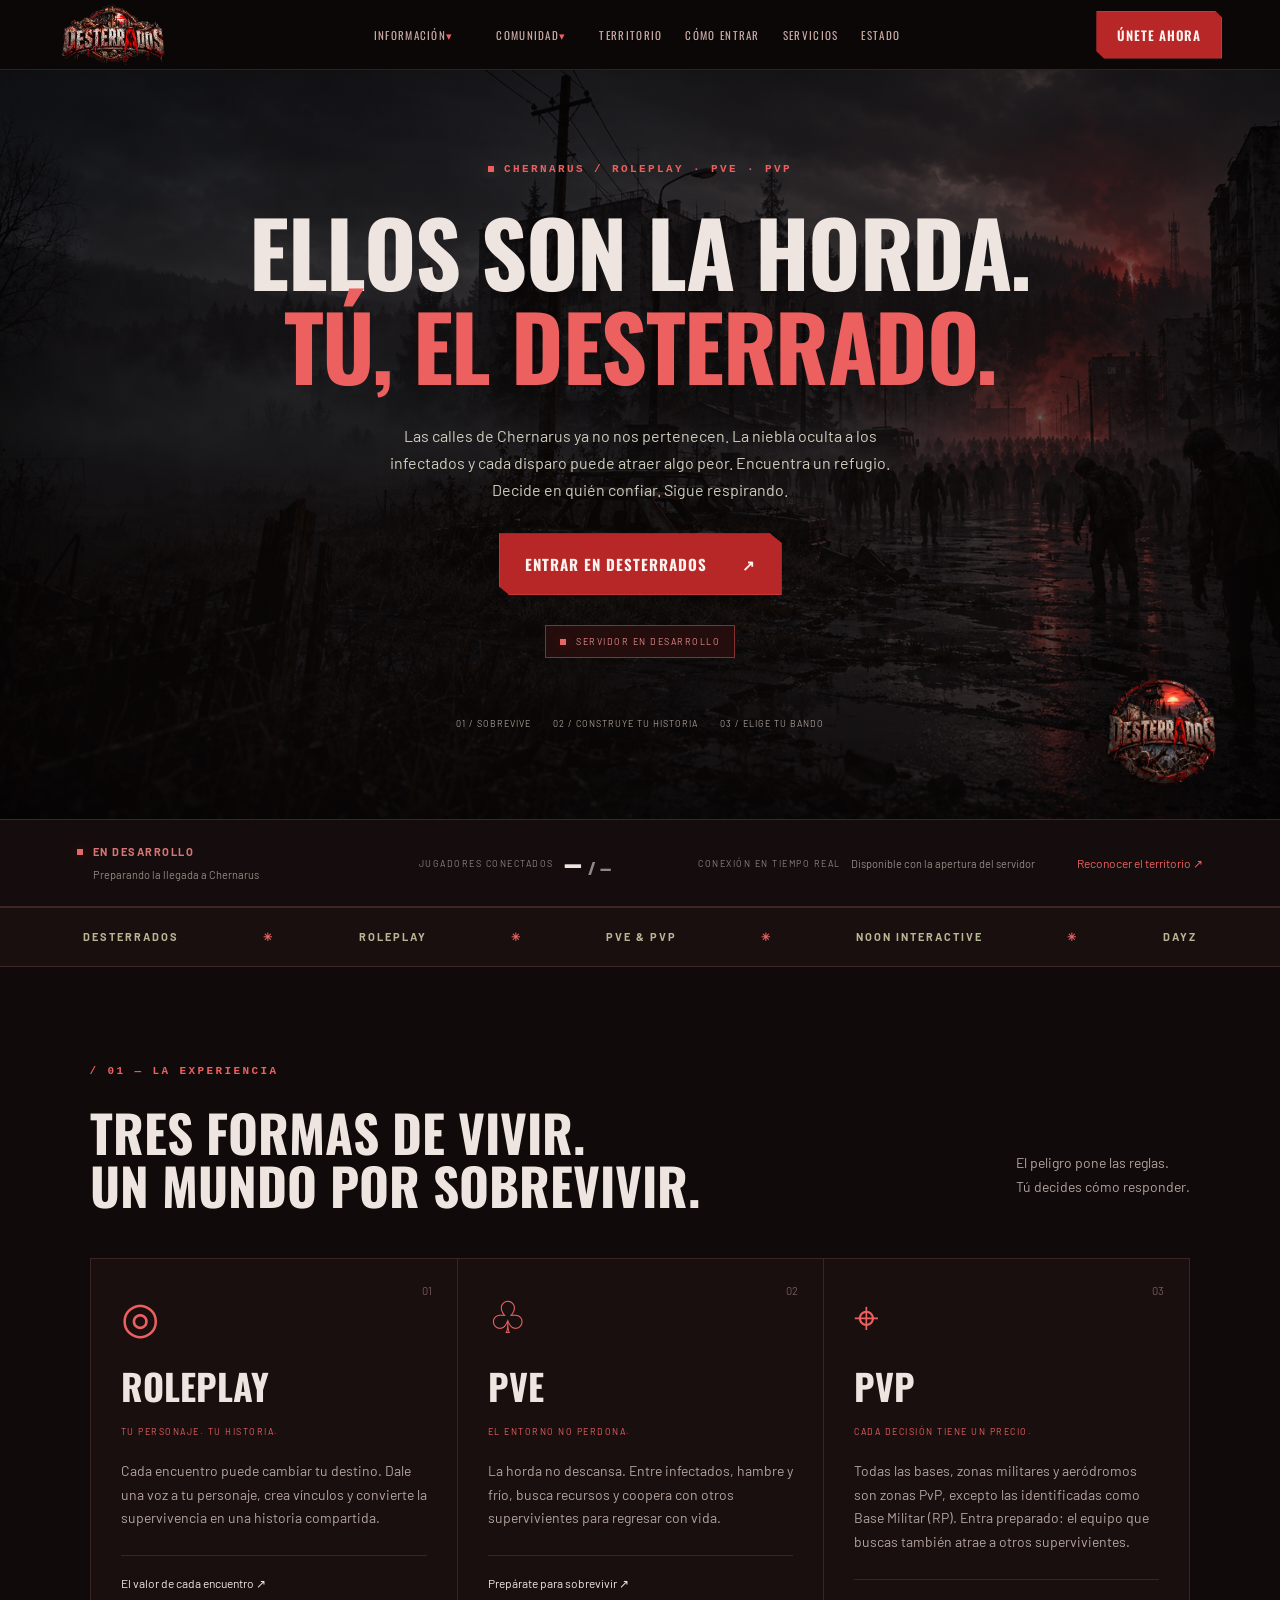
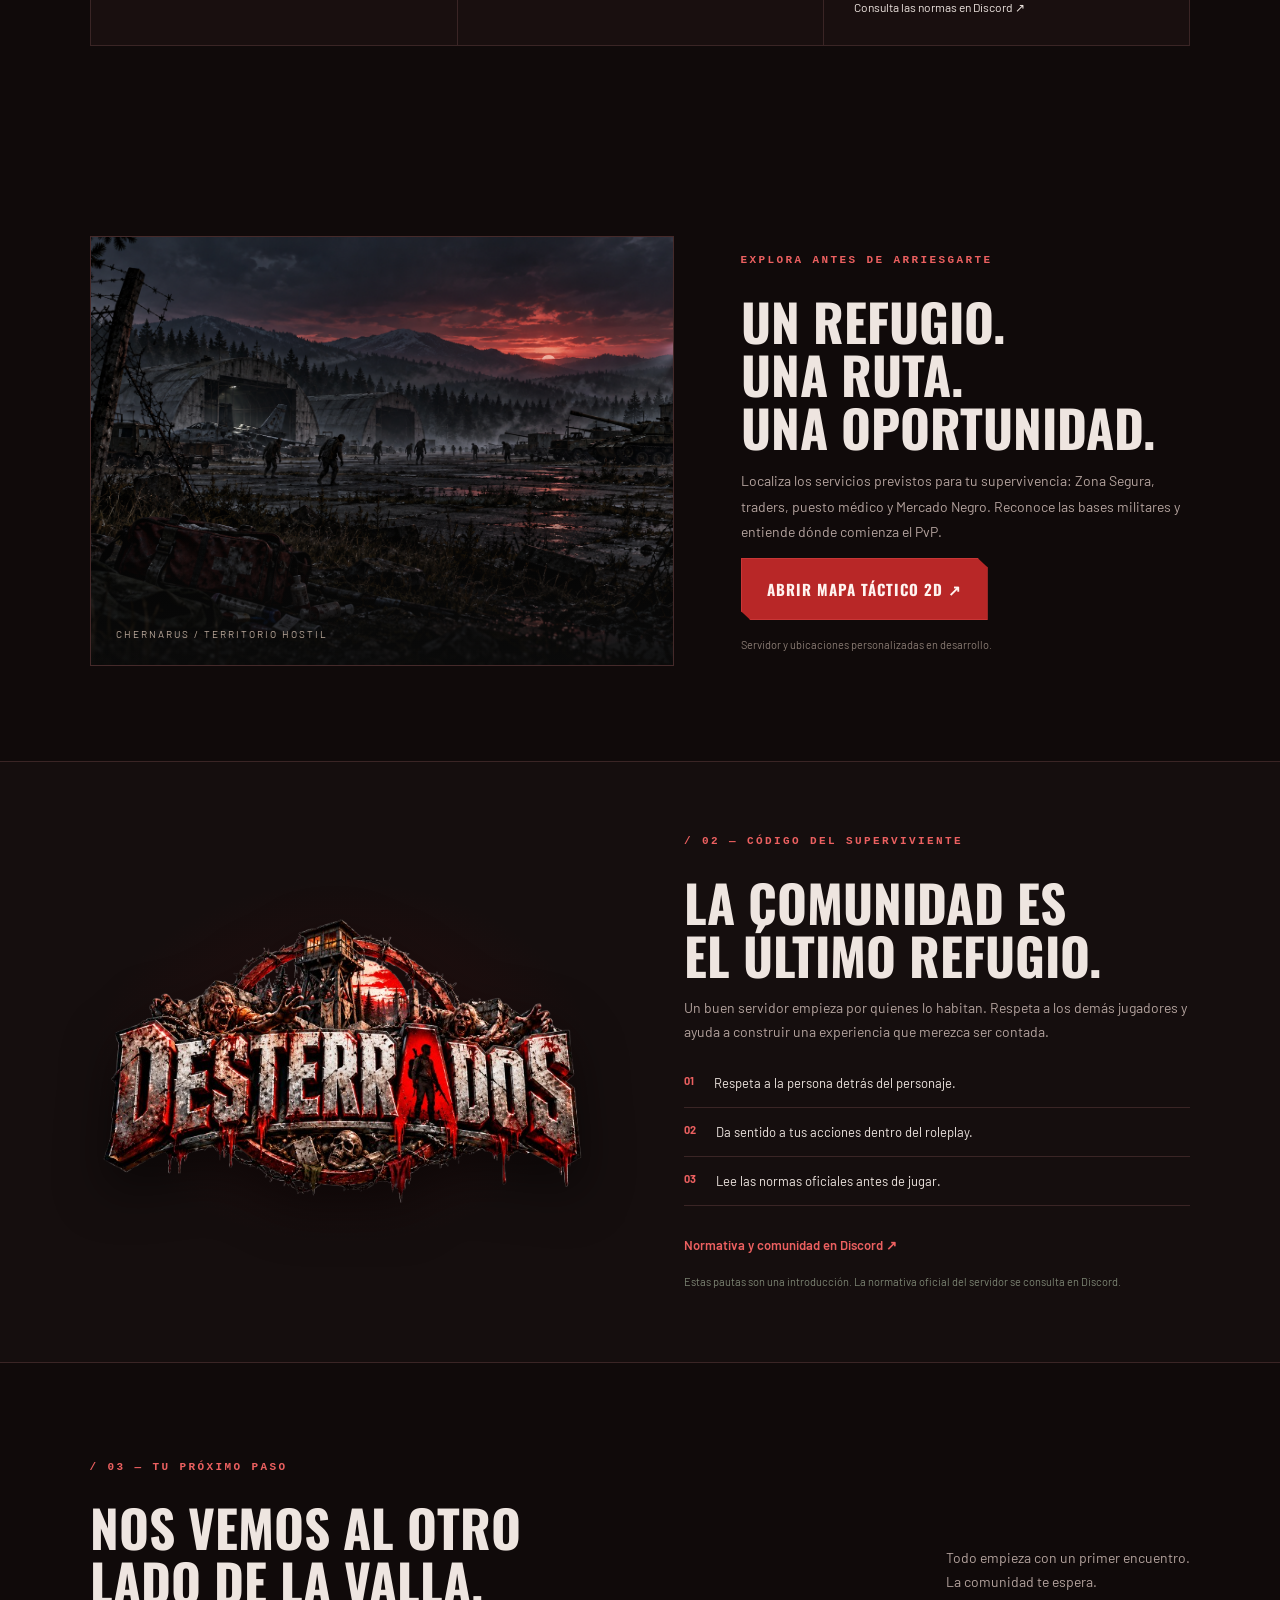
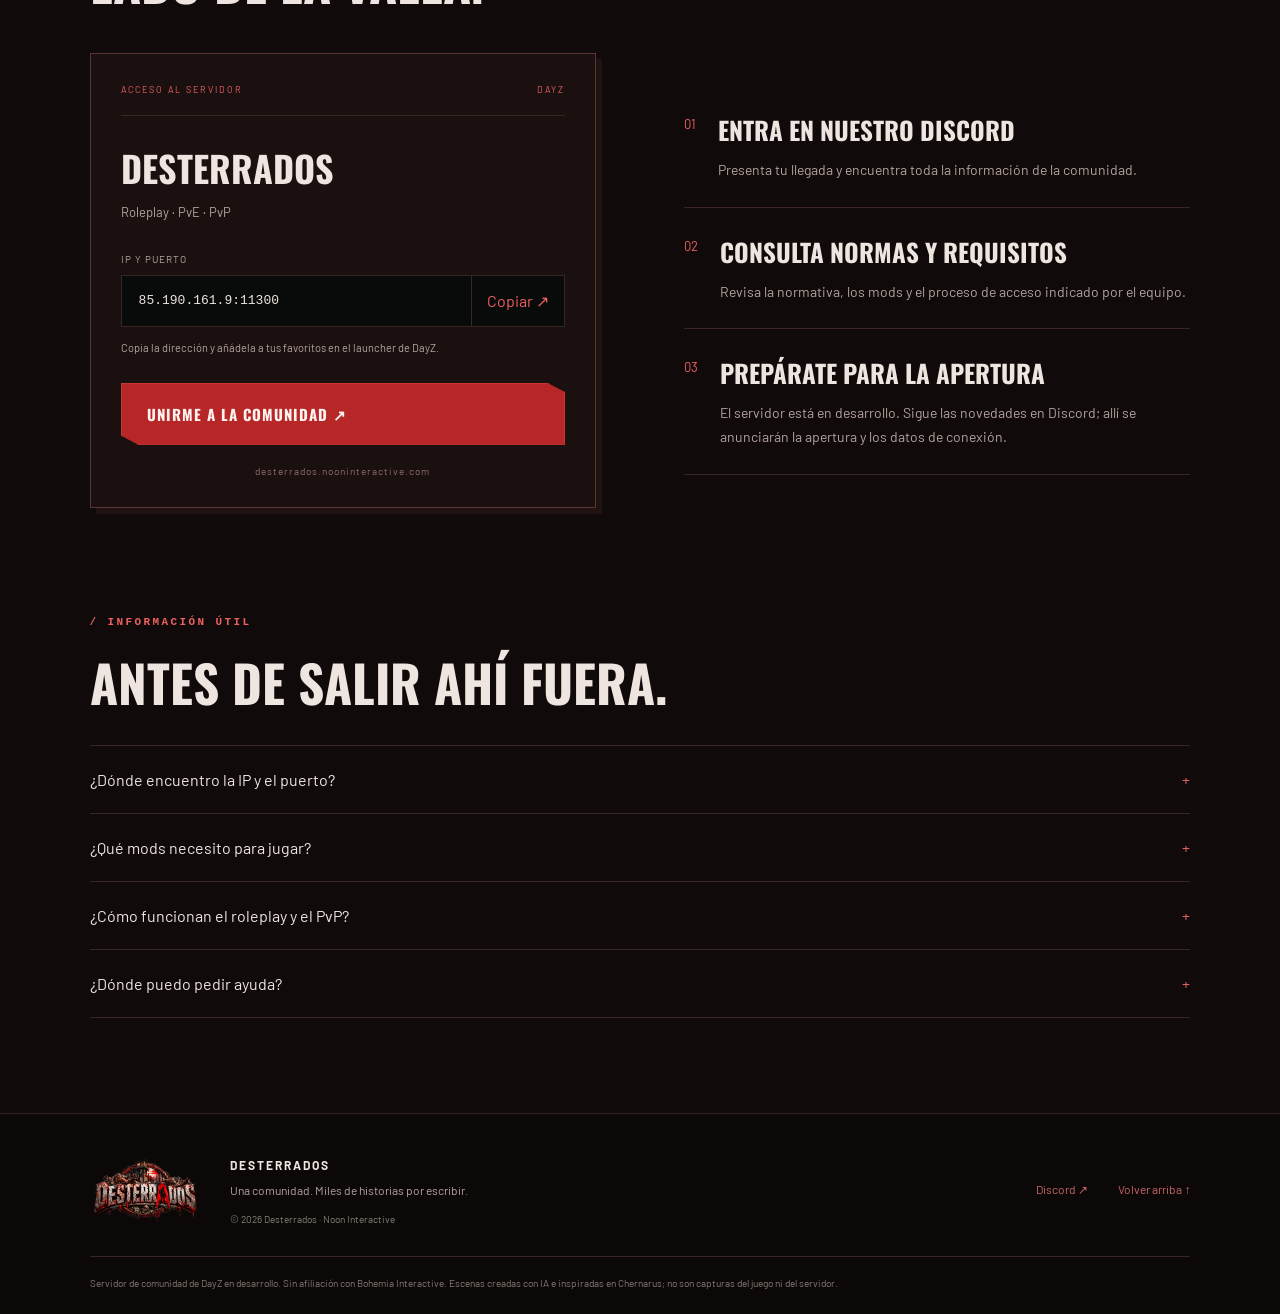
==== commit 87e286c6: "Add server status page with operational maintenance and restarting notices" ====
--- a/index.html
+++ b/index.html
@@ -1,6 +1,6 @@
 <!doctype html>
 <html lang="es"><head><meta charset="utf-8"><meta name="viewport" content="width=device-width,initial-scale=1"><meta name="theme-color" content="#080909"><meta name="description" content="Desterrados: comunidad de DayZ con roleplay, PvE y PvP. Encuentra tu historia y únete a nuestro Discord."><title>Desterrados | DayZ · Noon Interactive</title><link rel="icon" href="assets/logo-emblem.png"><link rel="stylesheet" href="style.css"><link rel="stylesheet" href="dark.css"><link rel="stylesheet" href="interface.css"></head><body>
-<a class="skip-link" href="#main">Saltar al contenido</a><header class="site-header"><a class="brand" href="index.html" aria-label="Desterrados, inicio"><img src="assets/logo-wide.png" alt="Desterrados"></a><button class="mobile-toggle" aria-label="Abrir menú" aria-controls="site-navigation" aria-expanded="false">☰</button><nav class="site-nav" id="site-navigation" aria-label="Principal"><details><summary>Información</summary><div class="nav-dropdown"><a href="index.html#experiencia">La experiencia</a><a href="index.html#codigo">Normativa y comunidad</a><a href="mapa.html">Charnarus</a><a href="index.html#conexion">Cómo entrar</a></div></details><details><summary>Comunidad</summary><div class="nav-dropdown"><a href="https://discord.gg/SMAMFn2gkX" target="_blank" rel="noopener noreferrer">Discord de Desterrados ↗</a><a href="index.html#codigo">Código del superviviente</a></div></details><a href="mapa.html">Territorio</a><a href="index.html#conexion">Cómo entrar</a><a href="mapa.html#servicios">Servicios</a></nav><a class="button small" href="https://discord.gg/SMAMFn2gkX" target="_blank" rel="noopener noreferrer">Únete ahora</a></header>
+<a class="skip-link" href="#main">Saltar al contenido</a><header class="site-header"><a class="brand" href="index.html" aria-label="Desterrados, inicio"><img src="assets/logo-wide.png" alt="Desterrados"></a><button class="mobile-toggle" aria-label="Abrir menú" aria-controls="site-navigation" aria-expanded="false">☰</button><nav class="site-nav" id="site-navigation" aria-label="Principal"><details><summary>Información</summary><div class="nav-dropdown"><a href="index.html#experiencia">La experiencia</a><a href="index.html#codigo">Normativa y comunidad</a><a href="mapa.html">Charnarus</a><a href="index.html#conexion">Cómo entrar</a></div></details><details><summary>Comunidad</summary><div class="nav-dropdown"><a href="https://discord.gg/SMAMFn2gkX" target="_blank" rel="noopener noreferrer">Discord de Desterrados ↗</a><a href="index.html#codigo">Código del superviviente</a></div></details><a href="mapa.html">Territorio</a><a href="index.html#conexion">Cómo entrar</a><a href="mapa.html#servicios">Servicios</a><a href="estado.html">Estado</a></nav><a class="button small" href="https://discord.gg/SMAMFn2gkX" target="_blank" rel="noopener noreferrer">Únete ahora</a></header>
 <main id="main"><section id="inicio" class="hero"><div class="grid-overlay"></div><div class="hero-copy"><p class="eyebrow"><span></span> CHERNARUS / ROLEPLAY · PVE · PVP</p><h1>Ellos son la horda.<br><em>Tú, el desterrado.</em></h1><p class="lead">Las calles de Chernarus ya no nos pertenecen. La niebla oculta a los infectados y cada disparo puede atraer algo peor. Encuentra un refugio. Decide en quién confiar. Sigue respirando.</p><div class="actions"><a class="button" href="#conexion">Entrar en Desterrados <b>↗</b></a></div><div class="development-badge"><span></span> SERVIDOR EN DESARROLLO</div><div class="hero-meta"><span>01 / SOBREVIVE</span><span>02 / CONSTRUYE TU HISTORIA</span><span>03 / ELIGE TU BANDO</span></div></div><div class="hero-art"><div class="orbit"></div><img src="assets/logo-emblem.png" alt="Emblema de Desterrados con una torre de vigilancia, supervivientes e infectados"><span class="art-caption">CHERNARUS NO OLVIDA A SUS MUERTOS.</span></div></section>
 <div class="live-strip" aria-label="Estado del servidor"><div><span class="status-dot"></span><b>EN DESARROLLO</b><small>Preparando la llegada a Chernarus</small></div><div><span>JUGADORES CONECTADOS</span><strong>— <small>/ —</small></strong></div><div><span>CONEXIÓN EN TIEMPO REAL</span><small>Disponible con la apertura del servidor</small></div><a href="mapa.html">Reconocer el territorio ↗</a></div><div class="ticker"><span>DESTERRADOS</span><i>✳</i><span>ROLEPLAY</span><i>✳</i><span>PVE & PVP</span><i>✳</i><span>NOON INTERACTIVE</span><i>✳</i><span>DAYZ</span></div>
 <section id="experiencia" class="section"><div class="section-heading"><div><p class="eyebrow">/ 01 — LA EXPERIENCIA</p><h2>Tres formas de vivir.<br>Un mundo por sobrevivir.</h2></div><p>El peligro pone las reglas.<br>Tú decides cómo responder.</p></div><div class="modes"><article><span class="number">01</span><div class="symbol">◎</div><h3>Roleplay</h3><p class="tag">TU PERSONAJE. TU HISTORIA.</p><p>Cada encuentro puede cambiar tu destino. Dale una voz a tu personaje, crea vínculos y convierte la supervivencia en una historia compartida.</p><a href="#codigo">El valor de cada encuentro ↗</a></article><article><span class="number">02</span><div class="symbol">♧</div><h3>PvE</h3><p class="tag">EL ENTORNO NO PERDONA.</p><p>La horda no descansa. Entre infectados, hambre y frío, busca recursos y coopera con otros supervivientes para regresar con vida.</p><a href="#conexion">Prepárate para sobrevivir ↗</a></article><article><span class="number">03</span><div class="symbol">⌖</div><h3>PvP</h3><p class="tag">CADA DECISIÓN TIENE UN PRECIO.</p><p>Todas las bases, zonas militares y aeródromos son zonas PvP, excepto las identificadas como Base Militar (RP). Entra preparado: el equipo que buscas también atrae a otros supervivientes.</p><a href="https://discord.gg/SMAMFn2gkX" target="_blank" rel="noopener noreferrer">Consulta las normas en Discord ↗</a></article></div></section>
